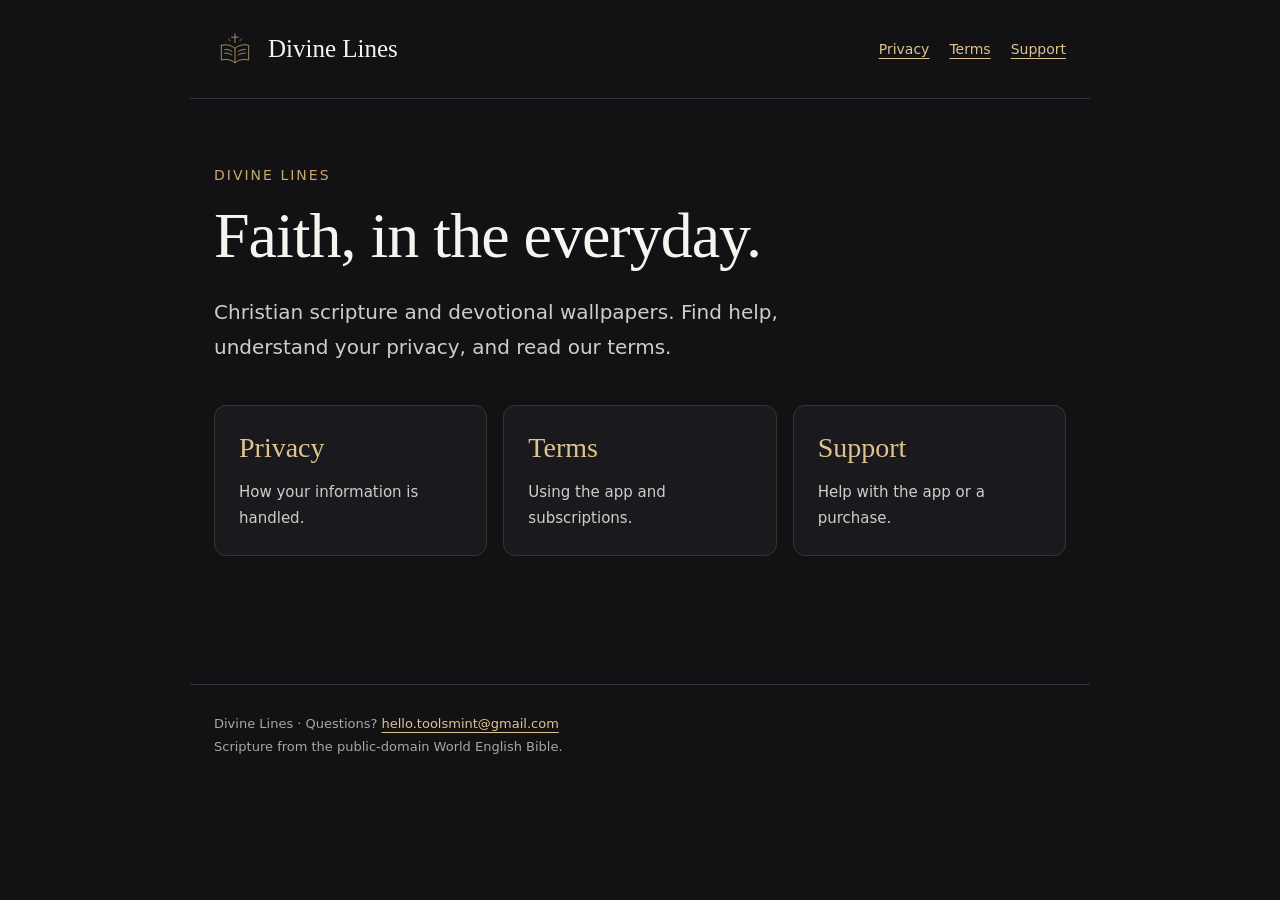
==== index.html @ 8d4207f3 "Add branded privacy, terms and support pages" ====
<!doctype html><html lang="en"><head><meta charset="utf-8"><meta name="viewport" content="width=device-width,initial-scale=1"><meta name="description" content="Privacy, Terms & Support for Divine Lines, a Christian scripture and devotional wallpaper app."><title>Privacy, Terms & Support · Divine Lines</title><link rel="icon" type="image/svg+xml" href="./mark.svg"><link rel="stylesheet" href="./style.css"></head><body><header><a class="brand" href="./"><img src="./mark.svg" alt="" width="42" height="42">Divine Lines</a><nav aria-label="Main navigation"><a href="./privacy/">Privacy</a><a href="./terms/">Terms</a><a href="./support/">Support</a></nav></header><main><div class="eyebrow">Divine Lines</div><h1>Faith, in the everyday.</h1><p class="lead">Christian scripture and devotional wallpapers. Find help, understand your privacy, and read our terms.</p><div class="cards"><a class="card" href="privacy/"><h2>Privacy</h2><p>How your information is handled.</p></a><a class="card" href="terms/"><h2>Terms</h2><p>Using the app and subscriptions.</p></a><a class="card" href="support/"><h2>Support</h2><p>Help with the app or a purchase.</p></a></div></main><footer>Divine Lines · Questions? <a href="mailto:hello.toolsmint@gmail.com">hello.toolsmint@gmail.com</a><br>Scripture from the public-domain World English Bible.</footer></body></html>
---- style.css ----
*{box-sizing:border-box}html{color-scheme:dark}body{margin:0;background:#121214;color:#f6f4ee;font:17px/1.75 system-ui,-apple-system,sans-serif}a{color:#dfc38e;text-underline-offset:4px}a:hover{color:white}a:focus-visible{outline:2px solid #dfc38e;outline-offset:5px}header,main,footer{max-width:900px;margin:auto;padding:28px 24px}header{display:flex;align-items:center;justify-content:space-between;gap:24px;border-bottom:1px solid #333238}.brand{display:flex;align-items:center;gap:12px;text-decoration:none;color:#f6f4ee;font:25px Georgia,serif}.brand img{width:42px;height:42px}nav{display:flex;gap:20px;flex-wrap:wrap;font-size:14px}main{padding-top:64px;padding-bottom:72px;min-height:65vh}h1{font:clamp(40px,7vw,64px)/1.12 Georgia,serif;letter-spacing:-1px;margin:12px 0 24px}h2{font:28px/1.3 Georgia,serif;margin-top:38px}p,li{color:#d0cdc7}.eyebrow,.meta{color:#aba7a1;font-size:14px}.eyebrow{letter-spacing:2px;text-transform:uppercase;color:#c9a96e}.lead{font-size:20px;max-width:650px}.cards{display:grid;grid-template-columns:repeat(3,1fr);gap:16px;margin-top:40px}.card{padding:24px;border:1px solid #39352e;background:#1a1a1e;border-radius:12px;text-decoration:none}.card h2{margin:0 0 12px}.card p{font-size:15px;margin:0}.contact{display:inline-block;padding:12px 20px;border:1px solid #c9a96e;border-radius:8px;margin-top:12px;overflow-wrap:anywhere}footer{border-top:1px solid #333238;color:#aba7a1;font-size:13px}li{margin-bottom:9px}@media(max-width:620px){header{align-items:flex-start;flex-direction:column;gap:16px}nav{gap:16px}.cards{grid-template-columns:1fr}main{padding-top:40px}}
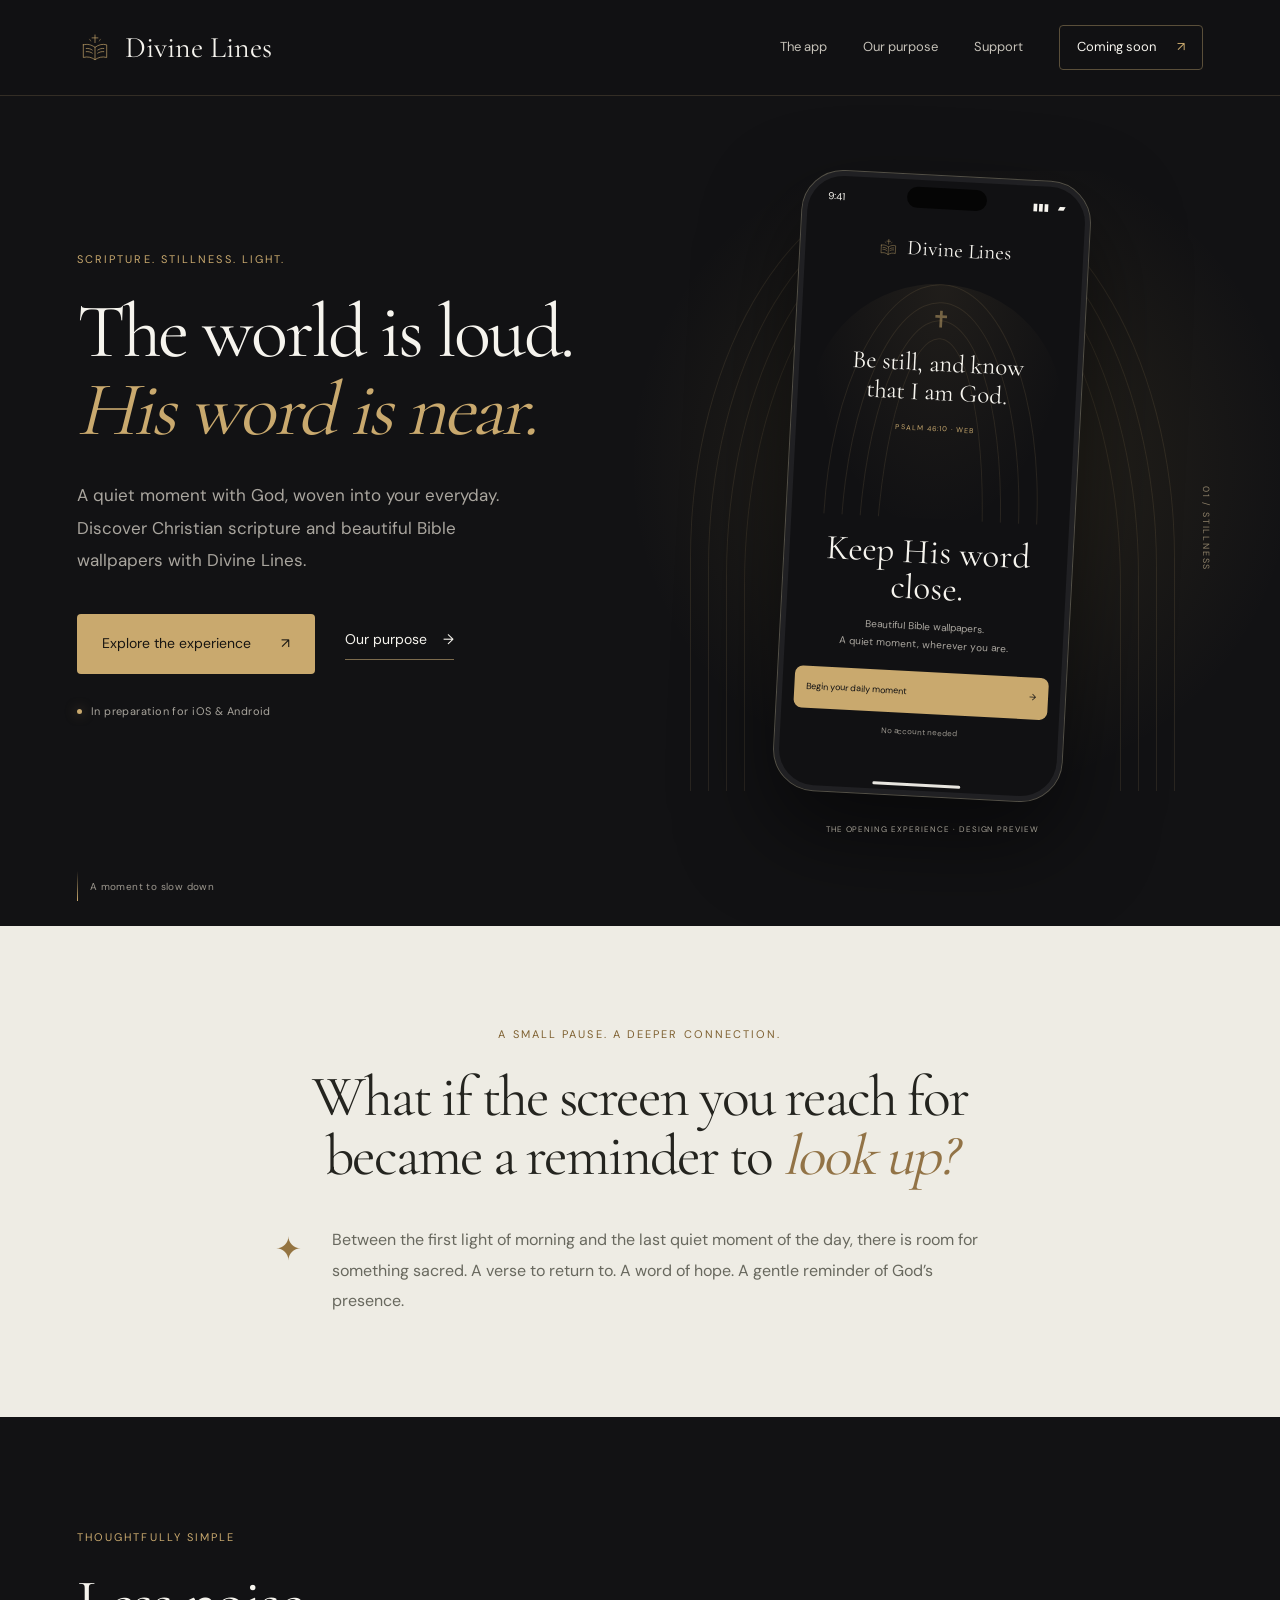
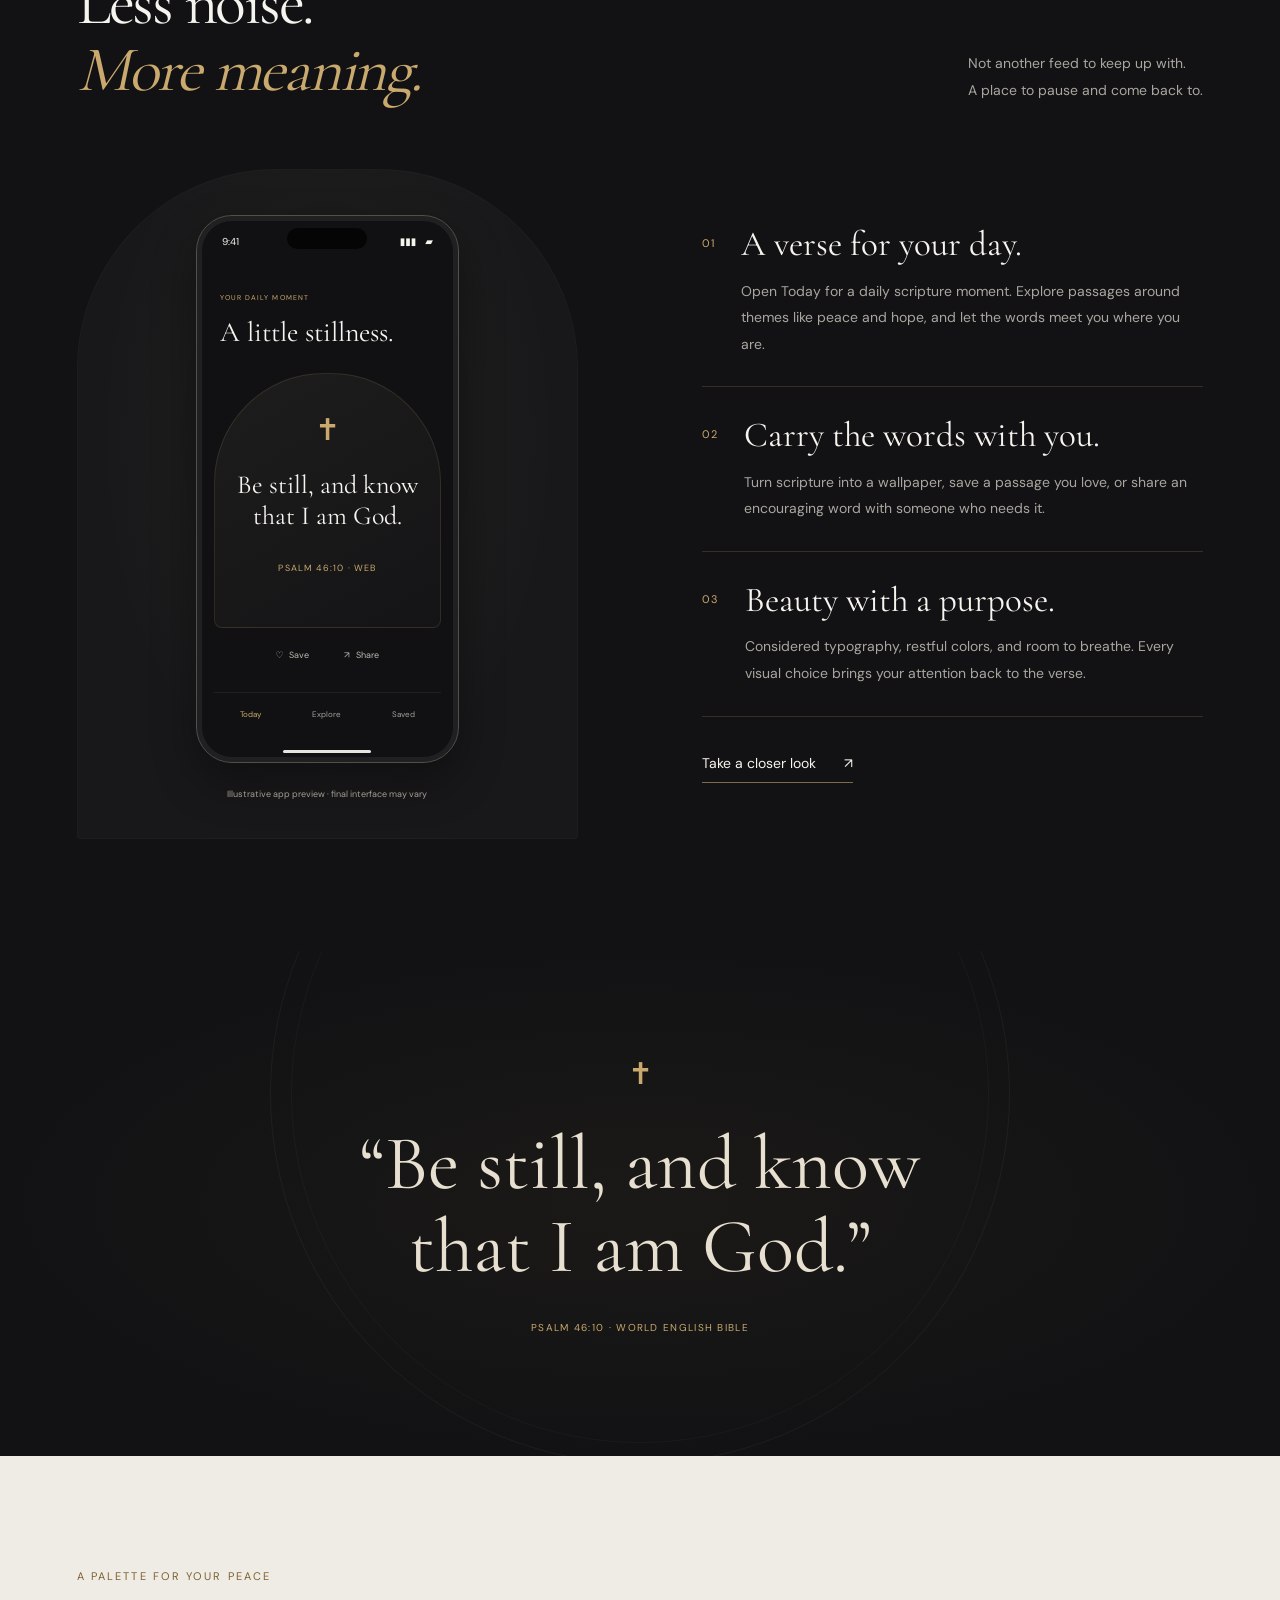
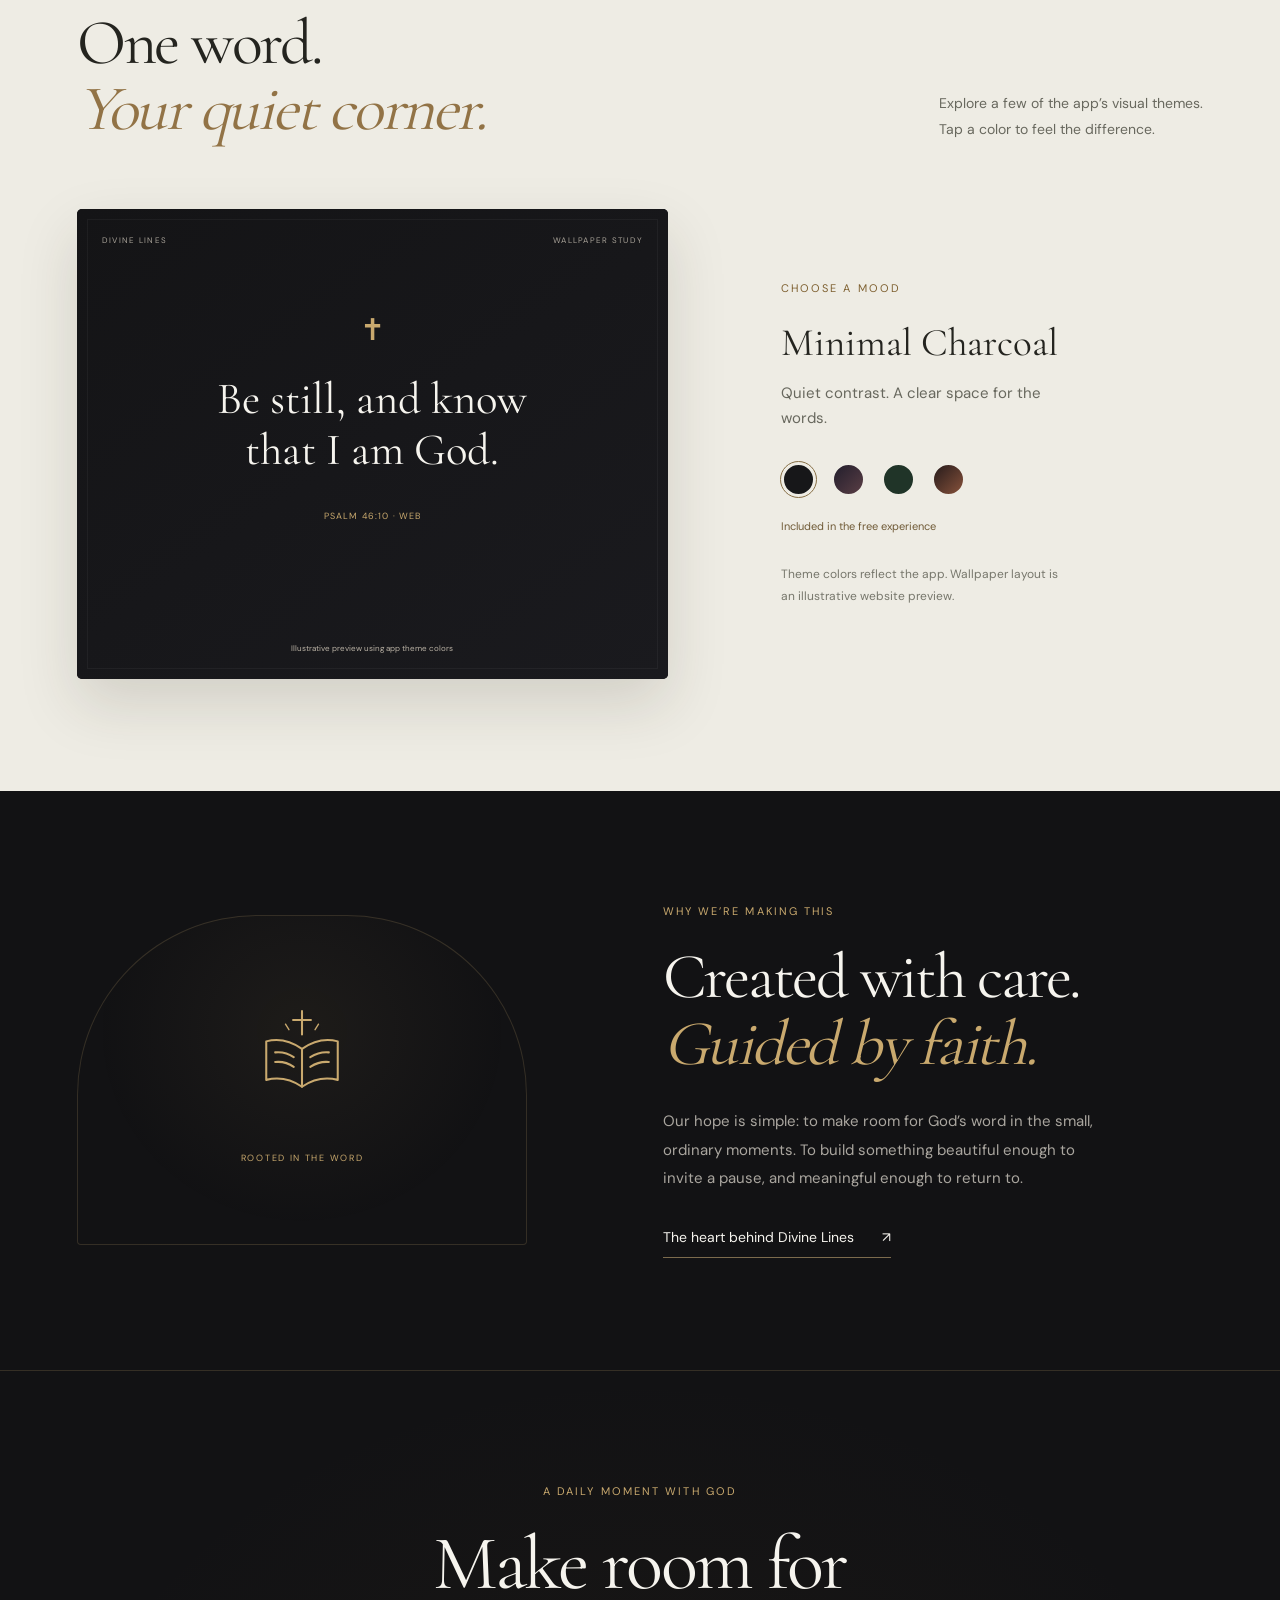
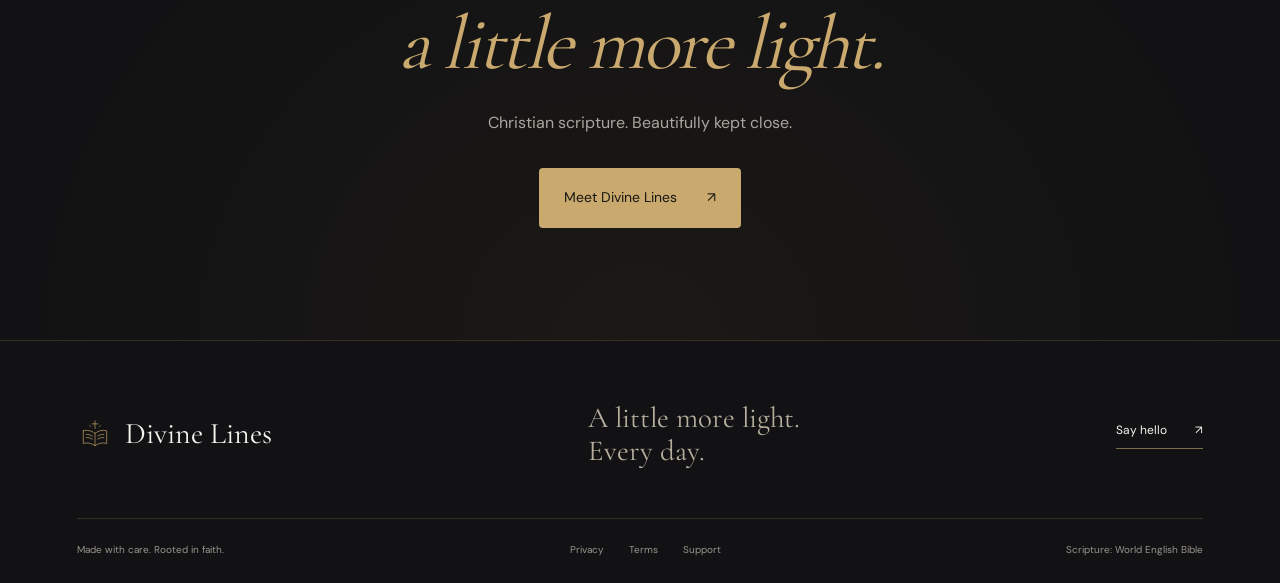
==== commit effeb85e: "Build premium Divine Lines showcase with app and purpose pages" ====
--- a/index.html
+++ b/index.html
@@ -1 +1,6 @@
-<!doctype html><html lang="en"><head><meta charset="utf-8"><meta name="viewport" content="width=device-width,initial-scale=1"><meta name="description" content="Privacy, Terms & Support for Divine Lines, a Christian scripture and devotional wallpaper app."><title>Privacy, Terms & Support · Divine Lines</title><link rel="icon" type="image/svg+xml" href="./mark.svg"><link rel="stylesheet" href="./style.css"></head><body><header><a class="brand" href="./"><img src="./mark.svg" alt="" width="42" height="42">Divine Lines</a><nav aria-label="Main navigation"><a href="./privacy/">Privacy</a><a href="./terms/">Terms</a><a href="./support/">Support</a></nav></header><main><div class="eyebrow">Divine Lines</div><h1>Faith, in the everyday.</h1><p class="lead">Christian scripture and devotional wallpapers. Find help, understand your privacy, and read our terms.</p><div class="cards"><a class="card" href="privacy/"><h2>Privacy</h2><p>How your information is handled.</p></a><a class="card" href="terms/"><h2>Terms</h2><p>Using the app and subscriptions.</p></a><a class="card" href="support/"><h2>Support</h2><p>Help with the app or a purchase.</p></a></div></main><footer>Divine Lines · Questions? <a href="mailto:hello.toolsmint@gmail.com">hello.toolsmint@gmail.com</a><br>Scripture from the public-domain World English Bible.</footer></body></html>+<!doctype html><html lang="en"><head><meta charset="utf-8"><meta name="viewport" content="width=device-width,initial-scale=1"><meta name="theme-color" content="#121214"><meta name="description" content="A daily moment with God. Discover Divine Lines, a thoughtfully crafted Christian scripture and Bible wallpaper app for iOS and Android."><title>Bible Wallpapers & Daily Scripture · Divine Lines</title><link rel="canonical" href="https://imrkr18.github.io/divine-lines-pages/"><meta property="og:title" content="Bible Wallpapers & Daily Scripture · Divine Lines"><meta property="og:description" content="A daily moment with God. Discover Divine Lines, a thoughtfully crafted Christian scripture and Bible wallpaper app for iOS and Android."><meta property="og:type" content="website"><meta property="og:image" content="https://imrkr18.github.io/divine-lines-pages/assets/app-icon.png"><link rel="icon" type="image/svg+xml" href="./mark.svg"><link rel="stylesheet" href="./style.css"><script defer src="./site.js"></script></head><body class=""><a class="skip" href="#main">Skip to content</a><div class="reading-progress" aria-hidden="true"></div><header class="site-header"><a class="brand" href="./" aria-label="Divine Lines home"><img src="./mark.svg" alt="" width="36" height="36"><span>Divine Lines</span></a><button class="menu-toggle" aria-expanded="false" aria-controls="main-nav">Menu <span aria-hidden="true">＋</span></button><nav id="main-nav" aria-label="Main navigation"><a href="./experience/">The app</a><a href="./about/">Our purpose</a><a href="./support/">Support</a><a class="nav-cta" href="./experience/#availability">Coming soon <span aria-hidden="true">↗</span></a></nav></header><main id="main"><section class="hero"><div class="hero-copy"><div class="eyebrow hero-enter">Scripture. Stillness. Light.</div><h1 class="hero-enter">The world is loud.<br><em>His word is near.</em></h1><p class="hero-enter">A quiet moment with God, woven into your everyday. Discover Christian scripture and beautiful Bible wallpapers with Divine Lines.</p><div class="hero-actions hero-enter"><a class="button gold" href="experience/">Explore the experience <span aria-hidden="true">↗</span></a><a class="text-link" href="about/">Our purpose <span aria-hidden="true">→</span></a></div><div class="availability hero-enter"><span></span> In preparation for iOS & Android</div></div><div class="hero-art"><div class="hero-halo" aria-hidden="true"></div><div class="sacred-arch" aria-hidden="true"><i></i><i></i><i></i><i></i><span class="cross">✝</span></div><div class="phone-float"><div class="phone welcome"><div class="phone-status"><span>9:41</span><span class="island"></span><span>▮▮▮ &nbsp; ▰</span></div><div class="phone-brand"><img src="./mark.svg" alt="" width="22" height="22"> Divine Lines</div><div class="welcome-art"><div class="sacred-arch" aria-hidden="true"><i></i><i></i><i></i><i></i><span class="cross">✝</span></div><p>Be still, and know<br>that I am God.</p><span>PSALM 46:10 · WEB</span></div><div class="welcome-bottom"><h3>Keep His word<br>close.</h3><p>Beautiful Bible wallpapers.<br>A quiet moment, wherever you are.</p><div class="mock-button">Begin your daily moment <span>→</span></div><small>No account needed</small></div><div class="home-indicator"></div></div></div><span class="art-note">THE OPENING EXPERIENCE · DESIGN PREVIEW</span><span class="art-number" aria-hidden="true">01 / STILLNESS</span></div><a class="scroll-cue" href="#invitation"><span class="scroll-line"></span> A moment to slow down</a></section>
+<section id="invitation" class="invitation section-pad light"><div class="eyebrow" data-reveal>A small pause. A deeper connection.</div><h2 data-reveal>What if the screen you reach for<br>became a reminder to <em>look up?</em></h2><div class="invitation-bottom" data-reveal><span class="ornament" aria-hidden="true">✦</span><p>Between the first light of morning and the last quiet moment of the day, there is room for something sacred. A verse to return to. A word of hope. A gentle reminder of God’s presence.</p></div></section>
+<section class="experience section-pad"><div class="section-heading" data-reveal><div><div class="eyebrow">Thoughtfully simple</div><h2>Less noise.<br><em>More meaning.</em></h2></div><p>Not another feed to keep up with.<br>A place to pause and come back to.</p></div><div class="feature-layout"><div class="feature-preview" data-reveal><div class="phone today"><div class="phone-status"><span>9:41</span><span class="island"></span><span>▮▮▮ &nbsp; ▰</span></div><div class="today-heading"><span>YOUR DAILY MOMENT</span><h3>A little stillness.</h3></div><div class="phone-verse"><span class="tiny-cross">✝</span><blockquote>Be still, and know<br>that I am God.</blockquote><span class="citation">PSALM 46:10 · WEB</span></div><div class="phone-actions"><span>♡ &nbsp; Save</span><span>↗ &nbsp; Share</span></div><div class="phone-tabs"><span class="active">Today</span><span>Explore</span><span>Saved</span></div><div class="home-indicator"></div></div><span class="preview-caption">Illustrative app preview · final interface may vary</span></div><div class="feature-stories"><article data-reveal><span class="index">01</span><div><h3>A verse for your day.</h3><p>Open Today for a daily scripture moment. Explore passages around themes like peace and hope, and let the words meet you where you are.</p></div></article><article data-reveal><span class="index">02</span><div><h3>Carry the words with you.</h3><p>Turn scripture into a wallpaper, save a passage you love, or share an encouraging word with someone who needs it.</p></div></article><article data-reveal><span class="index">03</span><div><h3>Beauty with a purpose.</h3><p>Considered typography, restful colors, and room to breathe. Every visual choice brings your attention back to the verse.</p></div></article><a class="text-link" href="experience/">Take a closer look <span aria-hidden="true">↗</span></a></div></div></section>
+<section class="verse-interlude section-pad" data-reveal><div class="verse-orbit" aria-hidden="true"></div><span class="tiny-cross">✝</span><blockquote>“Be still, and know<br>that I am God.”</blockquote><p class="citation">PSALM 46:10 · WORLD ENGLISH BIBLE</p></section>
+<section class="theme-section section-pad light"><div class="section-heading" data-reveal><div><div class="eyebrow">A palette for your peace</div><h2>One word.<br><em>Your quiet corner.</em></h2></div><p>Explore a few of the app’s visual themes.<br>Tap a color to feel the difference.</p></div><div class="theme-demo" data-reveal><div class="theme-preview" id="theme-preview" data-theme="charcoal"><div class="theme-surfaces" aria-hidden="true"><i class="surface-charcoal"></i><i class="surface-dawn"></i><i class="surface-sage"></i><i class="surface-sunrise"></i></div><div class="preview-top"><span>DIVINE LINES</span><span>WALLPAPER STUDY</span></div><div class="theme-scripture"><span class="tiny-cross">✝</span><blockquote>Be still, and know<br>that I am God.</blockquote><span class="citation">PSALM 46:10 · WEB</span></div><span class="preview-label">Illustrative preview using app theme colors</span></div><div class="theme-controls"><div class="eyebrow">Choose a mood</div><h3 id="theme-name">Minimal Charcoal</h3><p id="theme-description">Quiet contrast. A clear space for the words.</p><div class="swatches" role="group" aria-label="Wallpaper theme"><button class="swatch charcoal" data-theme="charcoal" aria-label="Minimal Charcoal, free theme" aria-pressed="true"></button><button class="swatch dawn" data-theme="dawn" aria-label="Serene Dawn, free theme" aria-pressed="false"></button><button class="swatch sage" data-theme="sage" aria-label="Nature Sage, premium theme" aria-pressed="false"></button><button class="swatch sunrise" data-theme="sunrise" aria-label="Sunrise Gold, premium theme" aria-pressed="false"></button></div><span id="theme-tier" class="theme-tier" aria-live="polite">Included in the free experience</span><p class="fineprint">Theme colors reflect the app. Wallpaper layout is an illustrative website preview.</p></div></div></section>
+<section class="purpose-preview section-pad"><div class="purpose-symbol" data-reveal><img src="mark.svg" alt="Divine Lines book and cross" width="140" height="140"><span class="eyebrow">Rooted in the Word</span></div><div data-reveal><div class="eyebrow">Why we’re making this</div><h2>Created with care.<br><em>Guided by faith.</em></h2><p>Our hope is simple: to make room for God’s word in the small, ordinary moments. To build something beautiful enough to invite a pause, and meaningful enough to return to.</p><a class="text-link" href="about/">The heart behind Divine Lines <span aria-hidden="true">↗</span></a></div></section><section class="closing section-pad" data-reveal><div class="eyebrow">A daily moment with God</div><h2>Make room for<br><em>a little more light.</em></h2><p>Christian scripture. Beautifully kept close.</p><a class="button gold" href="./experience/#availability">Meet Divine Lines <span aria-hidden="true">↗</span></a></section></main><footer class="site-footer"><div class="footer-top"><a class="brand" href="./"><img src="./mark.svg" alt="" width="36" height="36"><span>Divine Lines</span></a><p>A little more light.<br>Every day.</p><a class="text-link" href="mailto:hello.toolsmint@gmail.com">Say hello <span aria-hidden="true">↗</span></a></div><div class="footer-bottom"><span>Made with care. Rooted in faith.</span><nav aria-label="Footer navigation"><a href="./privacy/">Privacy</a><a href="./terms/">Terms</a><a href="./support/">Support</a></nav><span>Scripture: World English Bible</span></div></footer></body></html>
--- a/style.css
+++ b/style.css
@@ -1 +1,8 @@
-*{box-sizing:border-box}html{color-scheme:dark}body{margin:0;background:#121214;color:#f6f4ee;font:17px/1.75 system-ui,-apple-system,sans-serif}a{color:#dfc38e;text-underline-offset:4px}a:hover{color:white}a:focus-visible{outline:2px solid #dfc38e;outline-offset:5px}header,main,footer{max-width:900px;margin:auto;padding:28px 24px}header{display:flex;align-items:center;justify-content:space-between;gap:24px;border-bottom:1px solid #333238}.brand{display:flex;align-items:center;gap:12px;text-decoration:none;color:#f6f4ee;font:25px Georgia,serif}.brand img{width:42px;height:42px}nav{display:flex;gap:20px;flex-wrap:wrap;font-size:14px}main{padding-top:64px;padding-bottom:72px;min-height:65vh}h1{font:clamp(40px,7vw,64px)/1.12 Georgia,serif;letter-spacing:-1px;margin:12px 0 24px}h2{font:28px/1.3 Georgia,serif;margin-top:38px}p,li{color:#d0cdc7}.eyebrow,.meta{color:#aba7a1;font-size:14px}.eyebrow{letter-spacing:2px;text-transform:uppercase;color:#c9a96e}.lead{font-size:20px;max-width:650px}.cards{display:grid;grid-template-columns:repeat(3,1fr);gap:16px;margin-top:40px}.card{padding:24px;border:1px solid #39352e;background:#1a1a1e;border-radius:12px;text-decoration:none}.card h2{margin:0 0 12px}.card p{font-size:15px;margin:0}.contact{display:inline-block;padding:12px 20px;border:1px solid #c9a96e;border-radius:8px;margin-top:12px;overflow-wrap:anywhere}footer{border-top:1px solid #333238;color:#aba7a1;font-size:13px}li{margin-bottom:9px}@media(max-width:620px){header{align-items:flex-start;flex-direction:column;gap:16px}nav{gap:16px}.cards{grid-template-columns:1fr}main{padding-top:40px}}+@font-face{font-family:DM;src:url('assets/DMSans-Regular.ttf') format('truetype');font-weight:400;font-display:swap}@font-face{font-family:Cormorant;src:url('assets/CormorantGaramond-Regular.ttf') format('truetype');font-weight:400;font-display:swap}
+:root{--ink:#121214;--ivory:#f6f4ee;--gold:#c9a96e;--muted:#aaa69f;--line:rgba(201,169,110,.19);--serif:Cormorant,Georgia,serif;--sans:DM,system-ui,sans-serif}*{box-sizing:border-box}html{scroll-behavior:smooth;scroll-padding-top:100px}body{margin:0;background:var(--ink);color:var(--ivory);font:16px/1.7 var(--sans);-webkit-font-smoothing:antialiased}::selection{background:#c9a96e;color:#121214}a{color:inherit;text-underline-offset:5px}button{font:inherit}button,a{-webkit-tap-highlight-color:transparent}a:focus-visible,button:focus-visible,summary:focus-visible{outline:2px solid var(--gold);outline-offset:6px}button{cursor:pointer}img{max-width:100%}h1,h2,h3,p,blockquote{margin:0}h1,h2,h3,blockquote{font-family:var(--serif);font-weight:400}h1{font-size:clamp(60px,6.7vw,104px);line-height:1.02;letter-spacing:-.035em}h2{font-size:clamp(44px,5vw,76px);line-height:1.04;letter-spacing:-.035em}h3{font-size:34px;line-height:1.1}em{font-weight:400;color:var(--gold)}p{color:var(--muted)}.eyebrow{font:11px/1.6 var(--sans);letter-spacing:.19em;text-transform:uppercase;color:var(--gold);margin-bottom:24px}.section-pad{padding:112px max(6vw,24px)}.light{background:#eeece4;color:#24241f}.light p{color:#68685e}.light .eyebrow{color:#7e6030}.light em{color:#927346}.text-link{display:inline-flex;align-items:center;gap:28px;font-size:14px;text-decoration:none;border-bottom:1px solid #7c6b4d;padding-bottom:7px}.text-link span,.button span{transition:transform .35s ease}.text-link:hover span,.button:hover span{transform:translate(3px,-3px)}.button{display:inline-flex;align-items:center;justify-content:space-between;gap:30px;padding:18px 25px;border-radius:4px;text-decoration:none;font-size:14px;transition:background .3s,box-shadow .3s,transform .3s}.button.gold{background:var(--gold);color:#171511}.button:hover{background:#dec28f;box-shadow:0 8px 35px #c9a96e20;transform:translateY(-2px)}.fineprint{font-size:12px!important;line-height:1.8!important}.skip{position:fixed;top:-100px;left:20px;z-index:99;background:var(--gold);padding:10px;color:#121214}.skip:focus{top:12px}.reading-progress{position:fixed;top:0;left:0;height:2px;background:var(--gold);width:100%;transform-origin:left;transform:scaleX(0);z-index:90}.site-header{height:96px;padding:0 6vw;display:flex;justify-content:space-between;align-items:center;border-bottom:1px solid var(--line);position:sticky;top:0;z-index:50;background:rgba(18,18,20,.94);transition:height .35s,background .35s}.site-header.scrolled{height:78px;background:#121214fa;box-shadow:0 2px 20px #0002}.brand{display:flex;align-items:center;gap:12px;text-decoration:none;font:30px/1 var(--serif);white-space:nowrap}.brand img{flex:none}.site-header nav{display:flex;align-items:center;gap:36px}.site-header nav a{font-size:13px;text-decoration:none;color:#c6c2b9;transition:color .25s}.site-header nav a:hover,.site-header nav a[aria-current]{color:var(--gold)}.site-header nav .nav-cta{border:1px solid #5a4f3a;border-radius:4px;padding:10px 17px;color:var(--ivory)}.nav-cta span{margin-left:18px;color:var(--gold)}.menu-toggle{display:none}.hero{position:relative;display:grid;grid-template-columns:1.08fr 1fr;align-items:center;min-height:820px;padding:45px 6vw 95px;overflow:hidden}.hero-copy{position:relative;z-index:2}.hero-copy h1{font-size:clamp(62px,6vw,96px)}.hero-copy p{max-width:450px;margin-top:30px;font-size:17px;line-height:1.9}.hero-actions{display:flex;align-items:center;gap:30px;margin-top:38px}.hero-actions .text-link{gap:16px;white-space:nowrap}.availability{font-size:11px;letter-spacing:.04em;color:#a8a49c;display:flex;align-items:center;gap:9px;margin-top:28px}.availability>span{width:5px;height:5px;background:var(--gold);border-radius:50%;box-shadow:0 0 12px #c9a96e88}.hero-art{position:relative;height:690px;display:flex;align-items:center;justify-content:center;isolation:isolate}.hero-halo{position:absolute;inset:30px -140px -10px -80px;background:radial-gradient(ellipse at 50% 44%,#b89b5326,transparent 62%);z-index:-2;animation:breathe 9s ease-in-out infinite}.sacred-arch{position:absolute;inset:35px -18px 40px;z-index:-1;overflow:hidden}.sacred-arch i{position:absolute;border:1px solid #c9a96e20;border-radius:50% 50% 0 0;inset:0 8% -150px}.sacred-arch i:nth-child(2){inset:18px calc(8% + 18px) -150px}.sacred-arch i:nth-child(3){inset:36px calc(8% + 36px) -150px}.sacred-arch i:nth-child(4){inset:54px calc(8% + 54px) -150px}.sacred-arch>.cross{position:absolute;top:15%;left:50%;transform:translateX(-50%);color:#c9a96e80;font:32px var(--serif)}.hero-art>.sacred-arch>.cross{display:none}.phone-float{animation:float 8s ease-in-out infinite;transform:rotate(3deg)}.phone{width:290px;height:622px;border-radius:42px;padding:12px 17px;position:relative;background:#111113;border:1px solid #535047;box-shadow:inset 0 0 0 5px #202023,0 40px 90px #0008;overflow:hidden;color:#f6f4ee}.phone-status{display:flex;justify-content:space-between;align-items:center;font:10px var(--sans);padding:3px 8px;position:relative;height:27px}.island{position:absolute;width:80px;height:21px;border-radius:20px;background:#050505;left:50%;top:0;transform:translateX(-50%)}.phone-brand{font:21px var(--serif);display:flex;align-items:center;justify-content:center;gap:8px;margin:22px 0}.welcome-art{height:235px;position:relative;isolation:isolate;text-align:center;padding-top:65px;overflow:hidden;background:radial-gradient(ellipse at top,#c9a96e15,transparent 75%);border-radius:140px 140px 0 0}.welcome-art .sacred-arch{inset:0 0 -90px}.welcome-art .sacred-arch>.cross{top:22px;font-size:23px}.welcome-art p{font:25px/1.15 var(--serif);color:var(--ivory);position:relative}.welcome-art>span{font-size:7px;letter-spacing:.15em;color:var(--gold);display:block;margin-top:16px}.welcome-bottom{text-align:center;padding-top:16px}.welcome-bottom h3{font-size:35px;line-height:1.02}.welcome-bottom p{font-size:10px;line-height:1.8;margin-top:12px}.mock-button{font-size:9px;padding:13px 12px;margin-top:18px;border-radius:8px;background:var(--gold);color:var(--ink);display:flex;justify-content:space-between}.welcome-bottom small{font-size:8px;color:#99958d;display:block;margin-top:12px}.home-indicator{position:absolute;bottom:9px;width:88px;height:3px;left:50%;transform:translateX(-50%);background:#e8e6e0;border-radius:10px}.art-note{position:absolute;bottom:-6px;font-size:8px;letter-spacing:.12em;color:#a5a095;text-align:center}.art-number{position:absolute;right:-10px;top:50%;writing-mode:vertical-rl;font-size:9px;letter-spacing:.2em;color:#8f826a}.scroll-cue{position:absolute;bottom:25px;left:6vw;display:flex;align-items:center;gap:12px;color:#9c978e;font-size:10px;text-decoration:none;letter-spacing:.04em}.scroll-line{height:30px;width:1px;background:linear-gradient(transparent,var(--gold));animation:scroll-breathe 2.8s ease-in-out infinite}.invitation{text-align:center;padding-top:100px;padding-bottom:100px}.invitation h2{font-size:clamp(42px,4.5vw,68px)}.invitation-bottom{max-width:730px;margin:38px auto 0;display:flex;gap:30px;align-items:flex-start;text-align:left}.invitation-bottom p{font-size:16px;line-height:1.9}.ornament{color:#947441;font-size:32px;line-height:1.5}.section-heading{display:flex;align-items:flex-end;justify-content:space-between;gap:30px;margin-bottom:66px}.section-heading>p{font-size:14px;line-height:1.9;max-width:350px}.feature-layout{display:grid;grid-template-columns:1fr 1fr;gap:11%;align-items:center}.feature-preview{background:radial-gradient(ellipse at 50% 40%,#c9a96e0f,transparent 65%),#18181a;border:1px solid #ffffff06;border-radius:200px 200px 4px 4px;min-height:670px;padding:45px 0 28px;display:flex;flex-direction:column;align-items:center;gap:24px}.feature-preview .phone{width:263px;height:548px;border-radius:36px;box-shadow:inset 0 0 0 5px #202023,0 20px 45px #0005}.today-heading{padding:26px 6px 0}.today-heading>span{font-size:7px;color:var(--gold);letter-spacing:.15em}.today-heading h3{font-size:28px;margin-top:9px}.phone-verse{height:255px;background:linear-gradient(150deg,#1e1d1d,#141416);border:1px solid #c9a96e24;margin-top:25px;border-radius:110px 110px 8px 8px;text-align:center;padding-top:38px}.tiny-cross{font:30px var(--serif);color:var(--gold);display:inline-block}.phone-verse blockquote{font-size:26px;line-height:1.2;margin:20px 0}.citation{font-family:var(--sans);font-size:9px;letter-spacing:.13em;color:var(--gold)}.phone-actions{display:flex;justify-content:center;gap:35px;margin-top:20px;font-size:9px;color:#bdb8af}.phone-tabs{display:flex;justify-content:space-around;font-size:8px;color:#a5a099;border-top:1px solid #ffffff10;margin-top:28px;padding-top:15px}.phone-tabs .active{color:var(--gold)}.preview-caption{color:#b4aea2;font-size:9px;padding:0 16px;text-align:center}.feature-stories article{display:flex;gap:25px;border-bottom:1px solid var(--line);padding:29px 0}.feature-stories article:first-child{padding-top:0}.index{font-size:11px;letter-spacing:.12em;color:var(--gold);font-family:var(--sans)}.feature-stories .index{padding-top:9px}.feature-stories h3{font-size:35px;margin-bottom:14px}.feature-stories p{font-size:14px;line-height:1.9}.feature-stories>.text-link{margin-top:35px}.verse-interlude{text-align:center;position:relative;overflow:hidden;background:radial-gradient(ellipse at center,#77633a17,transparent 70%);padding-top:105px;padding-bottom:120px}.verse-interlude blockquote{font-size:clamp(48px,6vw,88px);line-height:1.08;margin:30px 0;color:#e7dfcf;position:relative}.verse-interlude .citation{font-size:10px}.verse-orbit{position:absolute;width:740px;height:740px;top:-45%;left:50%;transform:translateX(-50%);border:1px solid #c9a96e12;border-radius:50%;pointer-events:none}.verse-orbit:after{content:'';position:absolute;inset:20px;border:1px solid #c9a96e0c;border-radius:50%}.theme-demo{display:grid;grid-template-columns:1.4fr 1fr;gap:10%;align-items:center}.theme-preview{--preview-bg:linear-gradient(145deg,#141416,#1a1a1e);--citation:#c9a96e;background:var(--preview-bg);color:#f6f4ee;border-radius:5px;min-height:470px;position:relative;overflow:hidden;padding:25px;box-shadow:0 25px 60px #30271925;transition:color .6s}.theme-preview:after{content:'';border:1px solid #ffffff0b;position:absolute;inset:10px;pointer-events:none}.theme-preview[data-theme=dawn]{--preview-bg:linear-gradient(145deg,#221e2c,#3f2f3b,#5a3e45);--citation:#e8b9a7}.theme-preview[data-theme=sage]{--preview-bg:linear-gradient(145deg,#141d17,#1f2e24,#152119);--citation:#a2c4af}.theme-preview[data-theme=sunrise]{--preview-bg:linear-gradient(145deg,#261b1b,#3e2522,#523429);--citation:#e6a76e}.preview-top{display:flex;justify-content:space-between;font-size:8px;letter-spacing:.16em;color:#a8a298}.theme-scripture{text-align:center;padding:65px 0 80px}.theme-scripture .tiny-cross,.theme-scripture .citation{color:var(--citation)}.theme-scripture blockquote{font-size:clamp(34px,3.5vw,52px);line-height:1.12;margin:25px 0}.preview-label{position:absolute;bottom:23px;left:0;right:0;text-align:center;font-size:8px;color:#b9b1a4}.theme-controls h3{font-size:39px;margin-bottom:16px}.theme-controls>p{font-size:15px;max-width:300px}.swatches{display:flex;gap:15px;margin:30px 0 20px}.swatch{width:35px;height:35px;border-radius:50%;border:3px solid #eeece4;outline:1px solid transparent;transition:transform .25s,outline-color .25s}.swatch:hover{transform:scale(1.12)}.swatch[aria-pressed=true]{outline-color:#876f46}.swatch:focus-visible{outline:2px solid #59401f;outline-offset:4px}.swatch.charcoal{background:#171719}.swatch.dawn{background:linear-gradient(135deg,#221e2c,#5a3e45)}.swatch.sage{background:#203428}.swatch.sunrise{background:linear-gradient(135deg,#261b1b,#87523b)}.theme-tier{font-size:11px;color:#705b37;display:block;min-height:22px}.theme-controls .fineprint{margin-top:25px;color:#77776c;max-width:285px}.purpose-preview{display:grid;grid-template-columns:1fr 1.2fr;gap:12%;align-items:center;border-bottom:1px solid var(--line)}.purpose-symbol{min-height:330px;display:flex;flex-direction:column;align-items:center;justify-content:center;gap:45px;border:1px solid var(--line);border-radius:180px 180px 4px 4px;background:radial-gradient(ellipse at 50% 35%,#c9a96e10,transparent 65%)}.purpose-symbol img{height:110px;width:110px}.purpose-symbol .eyebrow{font-size:9px;margin-bottom:0}.purpose-preview p{margin:30px 0;font-size:15px;line-height:1.9;max-width:440px}.closing{text-align:center;background:radial-gradient(ellipse at 50% 100%,#7a5a2617,transparent 70%)}.closing h2{font-size:clamp(50px,6vw,90px)}.closing p{margin:25px 0 32px}.site-footer{padding:60px 6vw 25px;border-top:1px solid var(--line)}.footer-top{display:flex;justify-content:space-between;align-items:center;gap:30px;padding-bottom:50px}.footer-top>p{font:29px/1.15 var(--serif);color:#b7af9e}.footer-top .text-link{font-size:12px}.footer-bottom{display:flex;justify-content:space-between;align-items:center;gap:20px;border-top:1px solid var(--line);padding-top:22px;font-size:10px;color:#99948b}.footer-bottom nav{display:flex;gap:25px}.footer-bottom a{text-decoration:none}.footer-bottom a:hover{color:var(--gold)}.page-hero{padding-top:100px;padding-bottom:95px;background:radial-gradient(ellipse at 85% 20%,#c9a96e0c,transparent 65%)}.page-hero h1{font-size:clamp(62px,7.5vw,112px)}.lead{max-width:570px;margin-top:35px;font-size:18px;line-height:1.9}.about-statement{display:grid;grid-template-columns:1fr 2fr;gap:80px}.about-statement>div p{max-width:620px;margin-top:28px;line-height:1.9}.principle-grid{display:grid;grid-template-columns:repeat(3,1fr);gap:50px}.principle-grid article{border-top:1px solid var(--line);padding-top:30px}.principle-grid h3{margin:30px 0 20px;font-size:32px}.principle-grid p{font-size:14px;line-height:1.9}.about-note{text-align:center;background:#19191b}.about-note img{margin-bottom:35px}.about-note p{max-width:550px;margin:30px auto;font-size:16px;line-height:1.9}.journey-heading{max-width:700px;margin-bottom:55px}.journey-grid{display:grid;grid-template-columns:repeat(3,1fr);gap:30px}.journey-visual{height:360px;border-radius:150px 150px 4px 4px;padding:30px 22px;display:flex;flex-direction:column;align-items:center;color:#f6f4ee;background:#19191b;text-align:center;margin-bottom:30px;position:relative;overflow:hidden}.journey-visual .mini-label{font:8px var(--sans);color:#aaa196;letter-spacing:.15em;margin:20px 0 40px}.journey-visual blockquote{font-size:32px;line-height:1.1;margin:20px 0}.journey-visual .citation{font-size:8px}.journey-visual.reading{background:radial-gradient(ellipse at top,#5f503421,transparent 70%),#19191b}.journey-visual.saving{background:linear-gradient(150deg,#221e2c,#3f2f3b)}.large-heart{font:52px var(--serif);color:#e8b9a7;line-height:1}.journey-visual.saving p{font:31px/1.1 var(--serif);color:#eee6e1;margin-top:15px}.mini-bookmark{font:9px var(--sans);letter-spacing:.1em;margin-top:30px;width:100%;display:flex;justify-content:space-between;padding:14px 12px;border:1px solid #ffffff15;color:#d2b9af;border-radius:4px}.journey-visual.sharing{background:#1a251e}.share-study{padding:20px 20px 28px;border:1px solid #a2c4af33;transform:rotate(-7deg);background:#1f2e24;box-shadow:0 15px 30px #0004}.share-study blockquote{font-size:26px}.share-study .tiny-cross{font-size:20px;color:#a2c4af}.share-study .citation{font-size:6px;color:#a2c4af}.journey-visual.sharing>.mini-label{margin-bottom:20px}.share-arrow{position:absolute;right:30px;bottom:30px;background:#a2c4af;color:#152119;width:40px;height:40px;border-radius:50%;padding:5px}.journey-grid article>.index{color:#7e6030}.journey-grid article>h3{font-size:32px;margin:15px 0}.journey-grid article>p{font-size:14px;line-height:1.9}.journey>.fineprint{margin-top:35px;color:#75756b}.comparison{display:grid;grid-template-columns:1fr 1fr;border:1px solid var(--line);border-radius:5px;overflow:hidden}.comparison article{padding:45px 55px}.comparison .premium{background:radial-gradient(ellipse at 100% 0,#c9a96e12,transparent 75%),#1a1918;border-left:1px solid var(--line)}.comparison h3{font-size:42px}.comparison ul{list-style:none;padding:0;margin:30px 0 0;color:#b4afa5;font-size:14px}.comparison li{padding:13px 0;border-bottom:1px solid #ffffff08}.comparison li:before{content:'—';color:var(--gold);margin-right:15px}.comparison .fineprint{margin-top:20px;max-width:320px}.faq-section{display:grid;grid-template-columns:1fr 1.2fr;gap:9%}.faqs details{border-bottom:1px solid #b5ae9f;padding:22px 0}.faqs details:first-child{padding-top:0}.faqs summary{cursor:pointer;font-size:16px;list-style:none;display:flex;justify-content:space-between;gap:25px}.faqs summary:after{content:'+';color:#81632f}.faqs details[open] summary:after{content:'−'}.faqs details p{padding-top:20px;font-size:14px;line-height:1.9}.availability-section{text-align:center;background:radial-gradient(ellipse at 50% 40%,#c9a96e0d,transparent 65%)}.app-icon{border-radius:23%;margin-bottom:28px;box-shadow:0 10px 30px #0004}.availability-section>p{max-width:490px;margin:30px auto;font-size:16px;line-height:1.9}.platform-status{display:flex;justify-content:center;gap:20px;margin:30px 0 40px}.platform-status>span{border:1px solid var(--line);border-radius:6px;padding:14px 30px;font-size:15px;text-align:left;min-width:150px}.platform-status small{display:block;color:var(--gold);font-size:10px;margin-top:3px}.will-reveal{opacity:0;transform:translateY(25px);transition:opacity .9s ease,transform .9s cubic-bezier(.2,.7,.2,1)}.will-reveal.revealed{opacity:1;transform:none}.hero-enter{animation:enter 1s both cubic-bezier(.2,.7,.2,1)}.hero-enter:nth-child(2){animation-delay:.1s}.hero-enter:nth-child(3){animation-delay:.2s}.hero-enter:nth-child(4){animation-delay:.3s}.hero-enter:nth-child(5){animation-delay:.4s}@keyframes enter{from{opacity:0;transform:translateY(22px)}to{opacity:1;transform:none}}@keyframes float{0%,100%{transform:translateY(0) rotate(3deg)}50%{transform:translateY(-12px) rotate(2deg)}}@keyframes breathe{0%,100%{opacity:.7;transform:scale(.97)}50%{opacity:1;transform:scale(1.04)}}@keyframes scroll-breathe{0%,100%{opacity:.5;transform:scaleY(.7);transform-origin:top}50%{opacity:1;transform:scaleY(1)}}
+@media(min-width:1600px){.hero,.section-pad,.site-header,.site-footer{padding-left:max(6vw,calc((100vw - 1440px)/2));padding-right:max(6vw,calc((100vw - 1440px)/2))}}@media(max-width:1100px){.hero{min-height:740px;grid-template-columns:1.1fr 1fr}.hero-copy h1{font-size:65px}.hero-actions{align-items:flex-start;flex-direction:column;gap:22px}.hero-art{height:640px}.hero-art .phone{width:263px;height:580px}.welcome-art{height:210px}.welcome-bottom h3{font-size:32px}.phone-brand{margin:18px 0}.hero-art .art-number{display:none}.feature-layout{gap:7%}.feature-stories h3{font-size:30px}.feature-preview{min-height:630px}.section-pad{padding-top:90px;padding-bottom:90px}.theme-demo{gap:7%}.journey-grid{gap:20px}.journey-visual{height:330px;padding-left:14px;padding-right:14px}.journey-visual blockquote{font-size:28px}.share-study blockquote{font-size:22px}.comparison article{padding:35px}.faq-section{gap:6%}.principle-grid{gap:30px}}
+@media(max-width:760px){.site-header{height:78px;padding:0 24px}.site-header.scrolled{height:70px}.brand{font-size:27px}.brand img{width:31px;height:31px}.menu-toggle{display:flex;gap:15px;align-items:center;background:transparent;border:0;color:var(--ivory);font-size:12px;padding:12px 0 12px 15px}.menu-toggle span{color:var(--gold);font-size:20px}.site-header #main-nav{display:none;position:absolute;top:100%;left:0;right:0;background:#151517;border-bottom:1px solid var(--line);padding:20px 24px 28px;flex-direction:column;align-items:stretch;gap:0}.site-header #main-nav.open{display:flex}.site-header nav a{padding:14px 0;font-size:15px}.site-header nav .nav-cta{margin-top:12px;padding:13px 16px;display:flex;justify-content:space-between}.hero{grid-template-columns:1fr;padding:55px 24px 65px;min-height:auto}.hero-copy h1{font-size:clamp(57px,10vw,78px)}.hero-copy p{font-size:15px;max-width:440px;margin-top:25px}.hero-actions{flex-direction:row;align-items:center;flex-wrap:wrap;gap:25px;margin-top:28px}.button{padding:16px 20px;font-size:12px;gap:23px}.hero-actions .text-link{font-size:12px}.eyebrow{font-size:9px;margin-bottom:20px}.availability{font-size:10px;margin-top:25px}.hero-art{height:630px;margin:25px 0 0}.hero-art .phone{width:263px;height:580px}.hero-art .sacred-arch{inset:30px max(0px,calc((100% - 410px)/2)) 20px}.art-note{bottom:0;font-size:7px}.scroll-cue{left:24px;bottom:18px;font-size:9px}.section-pad{padding:70px 24px}h2{font-size:clamp(42px,8vw,60px)}.invitation h2{font-size:41px}.invitation h2 br{display:none}.invitation-bottom{gap:20px;margin-top:30px}.invitation-bottom p{font-size:14px}.section-heading{flex-direction:column;align-items:flex-start;gap:25px;margin-bottom:40px}.section-heading>p{font-size:13px}.feature-layout{grid-template-columns:1fr;gap:50px}.feature-preview{max-width:460px;width:100%;margin:auto;min-height:610px;padding-top:30px}.feature-stories article{gap:20px;padding:25px 0}.feature-stories h3{font-size:32px}.feature-stories p{font-size:14px}.verse-interlude{padding-top:80px;padding-bottom:85px}.verse-interlude blockquote{font-size:52px}.verse-interlude .citation{font-size:8px}.theme-demo{grid-template-columns:1fr;gap:40px}.theme-preview{min-height:400px}.theme-scripture{padding:50px 0 65px}.theme-scripture blockquote{font-size:43px}.theme-controls{padding-left:4px}.theme-controls h3{font-size:36px}.theme-controls>p,.theme-controls .fineprint{max-width:none}.theme-controls .eyebrow{margin-bottom:14px}.purpose-preview{grid-template-columns:1fr;gap:45px}.purpose-symbol{max-width:310px;min-height:290px;width:100%;margin:auto}.purpose-symbol img{width:90px;height:90px}.purpose-preview p{font-size:14px}.closing h2{font-size:55px}.closing p{font-size:14px}.site-footer{padding:40px 24px 25px}.footer-top{flex-wrap:wrap;align-items:flex-start;gap:28px;padding-bottom:35px}.footer-top>.brand{width:100%}.footer-top>p{font-size:26px}.footer-top .text-link{margin-left:auto;margin-top:8px;font-size:12px}.footer-bottom{flex-wrap:wrap;font-size:9px;gap:20px}.footer-bottom nav{gap:22px;margin-left:auto}.footer-bottom>span:last-child{width:100%;font-size:8px}.page-hero{padding-top:65px;padding-bottom:65px}.page-hero h1{font-size:clamp(53px,10vw,76px)}.lead{font-size:16px;margin-top:25px}.about-statement{grid-template-columns:1fr;gap:10px}.about-statement>div p{font-size:15px;margin-top:25px}.principle-grid{grid-template-columns:1fr;gap:40px}.principle-grid article{padding-top:25px}.principle-grid h3{margin:18px 0 15px;font-size:32px}.about-note p{font-size:15px}.journey-grid{grid-template-columns:1fr;gap:45px}.journey-visual{max-width:350px;width:100%;margin:0 auto 25px;height:350px}.journey-visual blockquote{font-size:32px}.share-study blockquote{font-size:27px}.journey-grid article>h3{font-size:32px}.journey-grid article>p{font-size:14px}.comparison{grid-template-columns:1fr}.comparison article{padding:32px 25px}.comparison .premium{border-left:0;border-top:1px solid var(--line)}.comparison h3{font-size:36px}.faq-section{grid-template-columns:1fr;gap:40px}.faqs summary{font-size:15px}.availability-section>p{font-size:15px}.platform-status{gap:12px}.platform-status>span{min-width:135px;padding:13px 22px}.legal-copy{padding-top:60px!important;padding-bottom:80px!important}.legal-copy h1{font-size:52px!important}}
+@media(prefers-reduced-motion:reduce){html{scroll-behavior:auto}*,*:before,*:after{animation:none!important;transition:none!important}.will-reveal{opacity:1;transform:none}.phone-float{transform:rotate(3deg)}}
+
+.theme-surfaces{position:absolute;inset:0;pointer-events:none}.theme-surfaces i{position:absolute;inset:0;opacity:0;transition:opacity .8s ease}.surface-charcoal{background:linear-gradient(145deg,#141416,#1a1a1e)}.surface-dawn{background:linear-gradient(145deg,#221e2c,#3f2f3b,#5a3e45)}.surface-sage{background:linear-gradient(145deg,#141d17,#1f2e24,#152119)}.surface-sunrise{background:linear-gradient(145deg,#261b1b,#3e2522,#523429)}[data-theme=charcoal] .surface-charcoal,[data-theme=dawn] .surface-dawn,[data-theme=sage] .surface-sage,[data-theme=sunrise] .surface-sunrise{opacity:1}.theme-preview>.preview-top,.theme-preview>.theme-scripture,.theme-preview>.preview-label{position:relative;z-index:1}.theme-preview>.preview-label{position:absolute}
+@media(max-width:760px){.hero-copy h1{font-size:clamp(49px,8.4vw,64px)}.platform-status>span{min-width:0;flex:1;max-width:180px;padding:13px 18px}}
